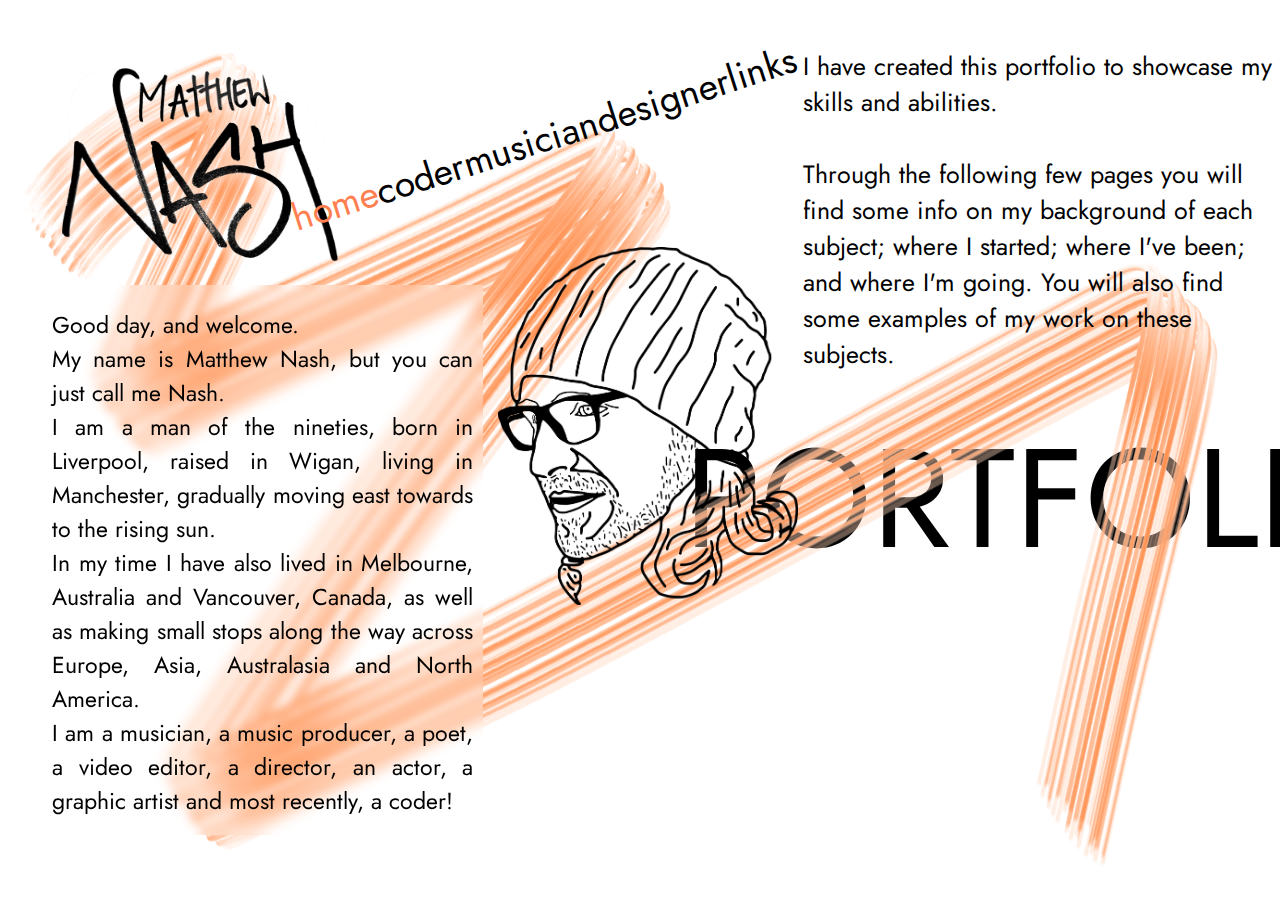
==== index.html @ adcd03d2 "Add files via upload" ====
<!DOCTYPE html>
<html lang="en">
<head>
    <meta charset="UTF-8">
    <link rel="stylesheet" href="style.css">
    <title>Matthew Nash - Portfolio</title>
</head>

<!-- div class - margined container for everything 

        div class left - flex column - name, nav bar, about me/my story in relation to the page
        
                div id - name
                        h1 - first name
                        h2 - last name

                nav class - navbar
                        a href - home, coder, musician, designer

                div class - about me/my story in relation to the page

        div class right - photo of me/examples of my work, page title

                div class - photo of me/examples of my work

                div id - page title -->
<body>
    <img class="bgImage" src="elements/bgorange.png"></img>
    <div class="maincontainer">

        <div class="left">
            <div class="nameandnav">
                <!-- <div id="name">
                    <h1>matthew</h1>
                    <h2>NASH</h2>
                </div> -->
                <div class="name">
                    
                    <img src="elements/matthewnash.png" width={285} alt="NASH" />
                  
                </div>
                <nav id="navbar">
                    <h3 style="color:coral">home</h3>
                    <a class="navCoder" href="coder.html">coder</a>
                    <a class="navMusic" href="musician.html">musician</a>
                    <a class="navDesign" href="designer.html">designer</a>
                    <!-- <a class="navFilm" href="film.html">filmmaker</a> -->
                    <a class="navLinks" href="links2.html">links</a>
                </nav>
                
            </div>
            <div class="about">
                <p>Good day, and welcome.
                </br>My name is Matthew Nash, but you can just call me Nash.
                </br>I am a man of the nineties, born in Liverpool, raised in Wigan, living in Manchester, gradually moving east towards to the rising sun.
                </br>In my time I have also lived in Melbourne, Australia and Vancouver, Canada, as well as making small stops along the way across Europe, Asia, Australasia and North America.
                </br>I am a musician, a music producer, a poet, a video editor, a director, an actor, a graphic artist and most recently, a coder!</p>
            </div>
        </div>

        <div class="middle">
            <div class="stillLogoContainer">
                <img class="stillLogo" src="elements/nashlines.png" alt="nash" />
              </div>
        </div>

        <div class="right">
            <div class="examples">
                <p>I have created this portfolio to showcase my skills and abilities.
                </br></br>Through the following few pages you will find some info on my background of each subject; where I started; where I've been; and where I'm going. You will also find some examples of my work on these subjects.
                </p>
            </div>
            <div class="pagetitle">PORTFOLIO</div>
        </div>

    </div>
</body>
---- style.css ----
/* div class - margined container for everything 

        div class left - flex column - name, nav bar, about me/my story in relation to the page
        
                div id - name
                        h1 - first name
                        h2 - last name

                nav class - navbar
                        a href - home, coder, musician, designer

                div class - about me/my story in relation to the page

        div class right - photo of me/examples of my work, page title

                div class - photo of me/examples of my work

                div id - page title
*/
@import url('https://fonts.googleapis.com/css2?family=Jost&display=swap');

body {
    display: flex;
    align-items: center;
    justify-content: center;
    /* margin: 0; */
    /* width: 100vw; */
    /* height: 100vh; */
    /* background: url(elements/bg.jpg); */
    background-image: hsl(80, 100%, 20%);
    background-size: 100%;
    background-position: -15px -70px;
}

.bgImage {
    position: absolute;
    width: 100%;
    height: 100%;
}

    .maincontainer {
        /* background-color: aquamarine; */
        
        display: flex;
        width: 97%;
        height: 90vh;
        /* width: 1870px; */
        /* height: 870px; */
        border-color: black;
        border: 5px;
        margin: 15px;
        justify-content: space-between;
    }

    /* .bgText {
        position: absolute;
        top: -400px;
        left: -400px;
        font-size: 900pt;
        font-family: 'Jost', sans-serif;
        color: rgba(0, 0, 0, 0.106);
    } */

        /* .left {
            display: flex;
            width: 45%;
            flex-direction: column;
            justify-content: left;
        } */
        .left {
            display: flex;
            flex-direction: column;
            width: 36%;
            height: 100%;
            padding: 15px;
            /* border-style: dashed;
            border-width: 5px; */
            /* background-color: blueviolet; */
          }

        .left:hover > .stillLogoContainer {
            -webkit-transform: scaleX(-1);
            transform: scaleX(-1);
        }

            .nameandnav {
                display: flex;
                width: 95%;
                height: 28%;
                flex-direction: row;
                align-content: space-between;
                padding: 10px;
                /* border-style: dotted; */
                line-height: 0;
            }

                /* #name {
                    display: flex;
                    font-family: 'Jost', sans-serif;
                    flex-direction: column;
                    justify-content: center;
                    padding: 15px;
                } */
                .name {
                    display: flex;
                    flex-direction: unset;
                    width: 50%;
                    height: 85%;
                    filter: drop-shadow(0px 0px 8px rgb(255, 255, 255));
                    /* text-align: left; */
                    padding: 20px 10px 0px 10px;
                    /* border-style: solid; */
                    border-width: 5pt;
                    /* background-color: brown; */
                    transition: 1s;
                  }

                .name:hover {
                    -webkit-filter: drop-shadow(4px 4px 7px #ff00c3);
                    filter: drop-shadow(5px 5px 3px #fff39ba3);
                }

                    h1 {
                        font-family: 'Jost', sans-serif;
                        font-size: 40px;
                    }

                #navbar {
                    display: flex;
                    justify-content: space-between;
                    align-items: center;
                    width: 50%;
                    height: 200px;
                    font-family: 'Jost', sans-serif;
                    /* font-size: 23pt; */
                    transform: rotate(-17.8deg);
                    padding-top: 40px;
                    /* background-color: aquamarine; */
                }

                    #navbar a {
                        font-family: 'Jost', sans-serif;
                        font-size: 28pt;
                        color: black;
                        text-decoration: none;
                    }

                    #navbar a:visited {
                        color: black;
                    }

                    #navbar a:hover {
                        text-shadow: 0px 0px 3px rgba(0, 0, 0, 0.264);
                    }

                    #navbar a.navHome:active > body {
                        background: url(elements/bgorange.png)
                    }

                    #navbar a.navHome:hover {
                        color:coral
                    }

                    #navbar a.navCoder:active > body {
                        background: url(elements/bgblue.png)
                    }

                    #navbar a.navCoder:hover {
                        color:darkturquoise
                    }

                    #navbar a.navMusic:active > body {
                        background: url(elements/bgpink.png)
                    }

                    #navbar a.navMusic:hover {
                        color:deeppink
                    }

                    #navbar a.navDesign:active > body {
                        background: url(elements/bggreen.png)
                    }

                    #navbar a.navDesign:hover {
                        color: mediumspringgreen;
                    }

                    #navbar a.navFilm:active > body {
                        background: url(elements/bggreen.png)
                    }

                    #navbar a.navFilm:hover {
                        color: rgb(149, 82, 255);
                    }
                    
                    #navbar a.navLinks:hover {
                        color:rgb(170, 15, 46);
                    }

                    h3 {
                        font-family: 'Jost', sans-serif;
                        font-size: 28pt;
                        text-decoration: none;
                        font-weight: normal;
                        /* font-style:oblique; */
                        /* text-decoration: underline; */
                        color: rgba(0, 0, 0, 0.44);
                    }

            .about {
                display: flex;
                overflow-y: scroll;
                -ms-overflow-style: none;
                scrollbar-width: none;
                flex-direction: column;
                width: 100%;
                height: 550px;
                /* font-family: 'Jost', sans-serif;
                font-size: 17.3pt; */
                text-align: justify;
                /* justify-content: right; */
                padding-top: 0px;
                background: rgba(255, 255, 255, 0.122);
                backdrop-filter: blur(4px);
                /* box-shadow: 0 0 8px 8px rgba(255, 255, 255, 0.453) inset; */
                /* background-color: aquamarine; */
            }

            .about p {
                font-family: 'Jost', sans-serif;
                font-size: 17.3pt;
                padding: 0px 10px 0px 10px;
            }

        .middle {
            display: flex;
            flex-direction: column;
            width: 25%;
            justify-content: space-around;
            align-items: center;
            color: cadetblue;
            /* background-color: bisque; */
            }

            .stillLogoContainer {
                transition: .5s;
                z-index: 990;
            }

                .stillLogo {
                    /* height: 20px; */
                    width: 300px;
                    pointer-events: none;
                }

            /* .stillLogoContainer:hover {
                -webkit-transform: scaleX(-1);
                transform: scaleX(-1);
            } */
            
            .logoContainer {
                width: 200px;
                /* background-color: darkkhaki; */
            }
                .nashlogo {
                    /* height: 20px; */
                    width: 300px;
                    pointer-events: none;
                }
            
                @media (prefers-reduced-motion: no-preference) {
                .nashlogo {
                    animation: nashlogo-spin infinite 4s linear;
                }
                }

                @keyframes nashlogo-spin {
                from {
                    transform: rotate(0deg);
                }
                to {
                    transform: rotate(-360deg);
                }
                }

        /* .right {
            display: flex;
            width: 45%;
            flex-direction: column;
            justify-content: right;
        } */
            .linksMainContainer {
                display: flex;
                flex-direction: column;
                /* background-color: aquamarine; */
                display: flex;
                width: 97%;
                height: 95vh;
                /* width: 1870px; */
                /* height: 870px; */
                border-color: black;
                border: 5px;
                margin: 15px;
                justify-content: space-between;
            }

                .linksLeft {
                    display: flex;
                    flex-direction: column;
                    width: 36%;
                    height: 20%;
                    padding: 15px;
                    /* border-style: dashed;
                    border-width: 5px; */
                    background-color: blueviolet;
                }

                /* .linksPage {
                    position: absolute;
                    display: flex;
                    flex-direction: column;
                    justify-content: center;
                    align-items: center;
                    align-content: center;
                    width: 90%;
                    height: 80%;
                    padding-top: 280px;
                    padding-left: 200px;
                    background-color: #ff00c3;
                } */

                .links {
                    position: absolute;
                    display: flex;
                    justify-content: space-between;
                    align-content: center;
                    align-items: center;
                    width: 50%;
                    /* height: 200px; */
                    /* padding-top: 900px; */
                    /* padding-left: 600px; */
                    margin-top: 620px;
                    margin-left: 720px;
                    font-family: 'Jost', sans-serif;
                    font-size: 23pt;
                    transform: rotate(-20deg);
                    /* padding: 20px; */
                    /* background-color: aquamarine; */
                }

                .links a {
                    font-family: 'Jost', sans-serif;
                    font-size: 45pt;
                    color: black;
                    text-decoration: none;
                }

                .links a.linkedin:hover {
                    color:rgb(0, 220, 176);
                    text-shadow: 0px 0px 2px rgba(0, 0, 0, 0.448);
                }

                .links a.nowtlink:hover {
                    color:rgb(188, 90, 205);
                    text-shadow: 0px 0px 2px rgb(0, 0, 0, 0.448);
                }

                .links a.gitlink:hover {
                    color:rgb(255, 0, 111);
                    text-shadow: 0px 0px 2px rgb(0, 0, 0, 0.448);
                }

                .icon {
                    height: 60px;
                }

        .right {
            display: flex;
            flex-direction: column;
            align-content: space-between;
            width: 40%;
            /* height: 100%; */
            /* padding-top: 5px; */
            /* border-style: dashed;
            border-width: 5px; */
            /* background-color: aqua; */
            }
        
        .Right:hover + .Middle {
            -webkit-transform: scaleX(-1);
            transform: scaleX(-1);
        }

            .examples {
                display: flex;
                justify-content: space-between;
                overflow-y: scroll;
                -ms-overflow-style: none;
                scrollbar-width: none;
                flex-direction: column;
                /* height: 80%; */
                font-family: 'Jost', sans-serif;
                font-size: 25px;
                padding: 0px 5px 0px 5px;
                z-index: 999;
                /* background-color: blanchedalmond; */
            }

            .examples::-webkit-scrollbar {
                display: none;
            }

                .musicplayer {
                    display: flex;
                    justify-content: center;
                    padding: 5px;
                    filter: drop-shadow(0px 0px 3px rgb(67, 67, 67));
                    /* flex-direction: column; */
                    /* background-color: #ff00c3; */
                }

                .youtube {
                    display: flex;
                    justify-content: center;
                    width: 100%;
                    filter: drop-shadow(0px 0px 3px rgb(67, 67, 67));
                }

                .smallVids {
                    display: flex;
                    justify-content: center;
                    width: 100%;
                    margin: 5px;
                    filter: drop-shadow(0px 0px 3px rgb(67, 67, 67));
                }

                .column {
                    display: flex;
                    flex-direction: row;
                    justify-content: space-between;
                    /* background-color:brown; */
                }

                #covers {
                    width: 230px;
                    /* height: 200px; */
                    filter: grayscale(100%) blur(1px);
                    box-shadow: 1px 1px 2px rgba(128, 128, 128, 0);
                    /* filter: blur(3px); */
                    transition: .5s ease;
                }

                #covers:hover {
                    filter: grayscale(0%) blur(0px);
                    box-shadow: 3px 3px 6px rgba(128, 128, 128, 0.9);
                    /* width: 202px;
                    height: 202px; */
                    /* -webkit-transform: scaleX(-1);
                    transform: scaleX(-1); */
                }
            
                /* .ts {
                    clip: rect(0px,640px,640px,0px);
                } */

                /* #lfttr {
                    width: 200px;
                    height: 200px;
                    filter: grayscale(100%);
                    transition: 1s ease;
                }

                #lfttr:hover {
                    filter: grayscale(15%);
                }

                #no {
                    width: 200px;
                    height: 200px;
                    filter: grayscale(100%);
                    transition: 1s ease;
                }

                #no:hover {
                    filter: grayscale(15%);
                } */

                /* h2 {
                    font-family: 'Jost', sans-serif;
                    font-size: 120px;
                } */

                .pagetitle {
                    display: flex;
                    font-family: 'Jost', sans-serif;
                    font-size: 140px;
                    text-align: justify;
                    /* background-color: blueviolet; */
                    width: 100%;
                    height: 17%;
                    /* margin-right: 25px; */
                    justify-content: center;
                    align-content: flex-end;
                    padding-bottom: 0px;
                }
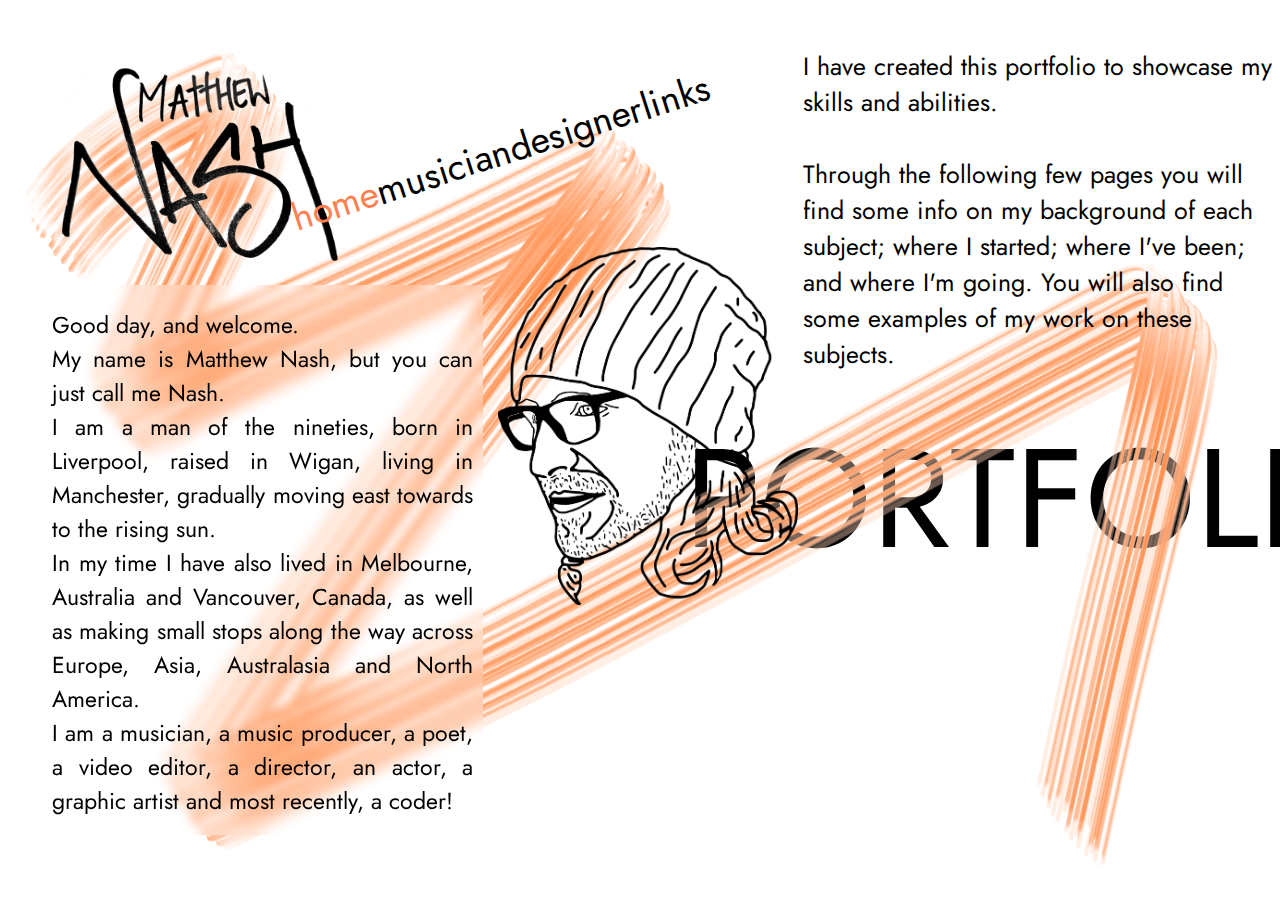
==== commit d6a11e7a: "Update index.html" ====
--- a/index.html
+++ b/index.html
@@ -41,10 +41,10 @@
                 </div>
                 <nav id="navbar">
                     <h3 style="color:coral">home</h3>
-                    <a class="navCoder" href="coder.html">coder</a>
                     <a class="navMusic" href="musician.html">musician</a>
                     <a class="navDesign" href="designer.html">designer</a>
                     <!-- <a class="navFilm" href="film.html">filmmaker</a> -->
+<!--                     <a class="navCoder" href="coder.html">coder</a> -->
                     <a class="navLinks" href="links2.html">links</a>
                 </nav>
                 
@@ -74,4 +74,4 @@
         </div>
 
     </div>
-</body>+</body>
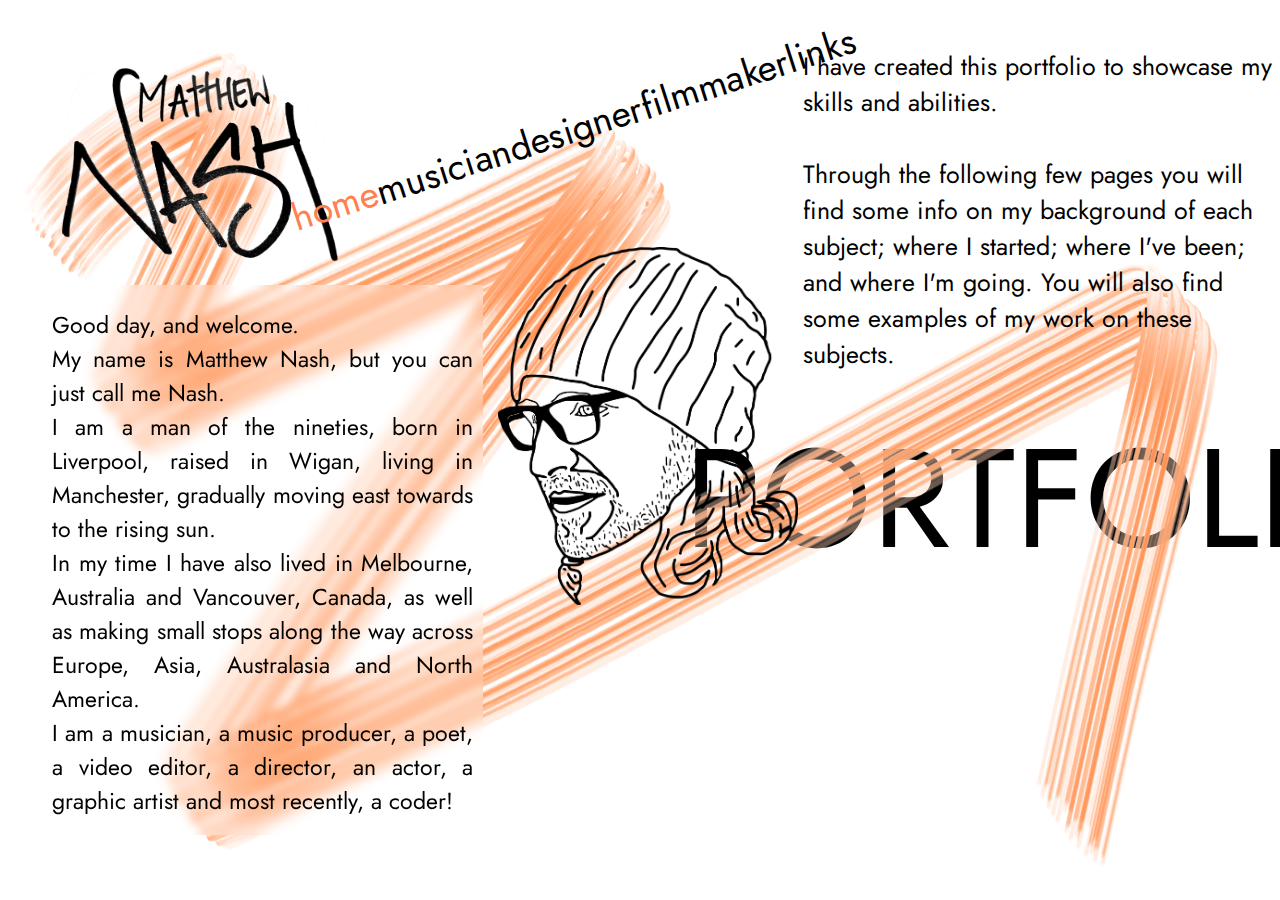
==== commit d8443c11: "Update index.html" ====
--- a/index.html
+++ b/index.html
@@ -43,7 +43,7 @@
                     <h3 style="color:coral">home</h3>
                     <a class="navMusic" href="musician.html">musician</a>
                     <a class="navDesign" href="designer.html">designer</a>
-                    <!-- <a class="navFilm" href="film.html">filmmaker</a> -->
+                    <a class="navFilm" href="film.html">filmmaker</a>
 <!--                     <a class="navCoder" href="coder.html">coder</a> -->
                     <a class="navLinks" href="links2.html">links</a>
                 </nav>
